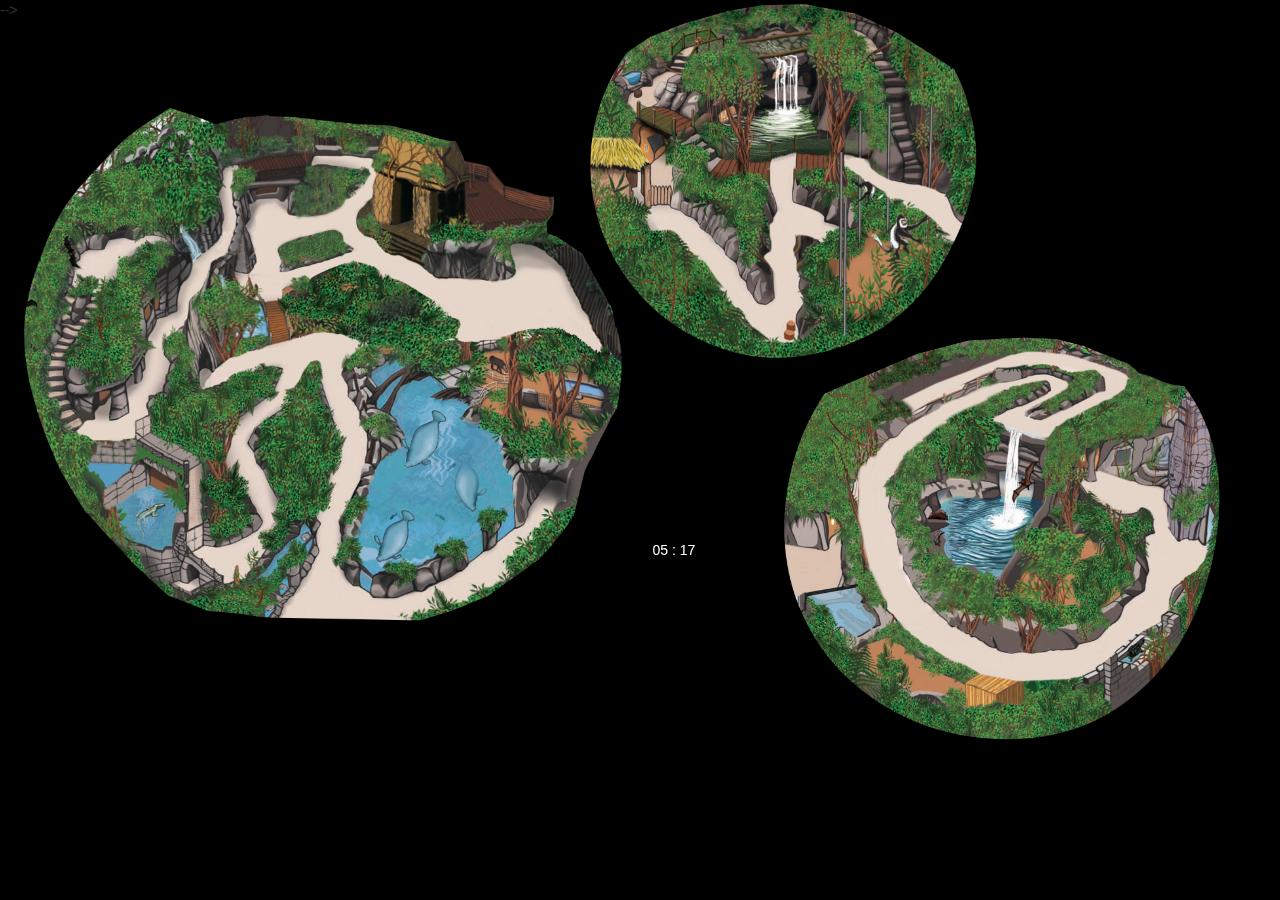
==== tableinterface/index.html @ 7a0d1f1f "Added color coding for feedings and descriptions" ====
<html>
<head>
	<title>
		Table interface
	</title>
	<link rel="stylesheet" href="../css/bootstrap.min.css" type="text/css">
	<link rel="stylesheet" href="../css/font-awesome.min.css" type="text/css">
	<link rel="stylesheet" href="../css/bootstrap-timepicker.min.css" type="text/css"/>
	<style>
		body{
			background: #000;
			font-family: helvetica;
		}
		
		#america{
			height: 623px;
			width: 623px;
			top: 55px;
			left: 1px;
			position: fixed;
		}
				
		#africa{
			height: 397px;
			width: 397px;
			top: -33px;
			left: 585px;
			position: fixed;
		}
		
		#asia{
			height: 452px;
			width: 452px;
			top: 297px;
			left: 779px;
			position: fixed;
		}
		
		#aqua{
			width: 300px;
			bottom: 0px;
			left: 400px;
			position: fixed;
		}
		
		#feeding1{
			padding: 3px;
			background: rgba(255,0,0,0.1);
			border-radius: 90;
			-webkit-animation: anmtn-feed 3s infinite;
			top: 650px;
			right: 300px;
			position: fixed;
			z-index: 9999;
			text-align: center;
		}		
		
		#info{
			color: #fff;
			width: 258px;
			height: 158px;
			position: fixed;
			top: 540px;
			left: 545px;
			z-index: 99;
		}
		
		#clock{
			text-align: center;
		}
		
		#feed-table{
			color: white;
		}
		
		.animation-container{
			width: 100%;
			height: 100%;
			position: relative;
		}
		
		.seacow{
			width: 100px;
			position: absolute;
			right: 170;
			bottom: 210;
		}
		
		.feed-dot{
			width: 20px;
			height: 20px;
			background: red;
			border-radius: 90;
		}
		
		.feed-surround-dot{
			padding: 3px;
			background: rgba(255,0,0,0.1);
			border-radius: 90;
			-webkit-animation: anmtn-feed 3s infinite;
		}
		
		.dome-img{
			position: absolute;
		    z-index: -1;
		    width: 100%;
		    top: 0;
		    left: 0;
		}

		.title{
			position: absolute;
			margin-left: -20px;
			margin-top: -20px;
			opacity: 0.6;
		}
		
		.title-thingy{
			z-index: 999;
			width: 400px;
			position: fixed;
		}
		.lilledreng{
			right: 0;
			position: fixed;
			bottom: 0;
			width: 200px;
		}	
		.americaTitle{
			color: yellow;
			position: fixed;
			right: 190px;
			font-size: 30pt;
			text-transform: uppercase;
			font-weight: bold;
		}

		
		@-webkit-keyframes anmtn-feed { /* Safari and Chrome */
			0% {background: rgba(255,0,0,0.1);}
			50% {background: rgba(255,0,0,0.5);}
			100% {background: rgba(255,0,0,0.1);}
		}
	</style>
</head>
<body>
	<!--Info-->
	<div id="info">
		<!-- Clock -->
		<div id="clock">
			<p>
				<span id="hour"></span>
				:
				<span id="minute"></span>
			</p>
		</div>	
		<!-- /Clock -->
		<!--Feeding Descriptions-->
		<table id="feed-table"></table>
		<!--/Feeding Descriptions-->
	</div>
	<!--/Info-->
	
	<!-- Areas -->
	<div id="areas">
		<!-- South America -->
		<div id="america">
			<img src="southamerica.png" class="dome-img" alt="" />
			<div class="animation-container">
				<img src="../resources/images/animated/animals/seacow.gif" class="seacow" id="seacow-1" alt="seacow">
			</div>
		</div>
		<!-- /South America -->
		
		<!-- Africa -->
		<div id="africa">
			<img src="africa.png" class="dome-img" alt="" />
		</div>
		<!-- /Africa -->
		
		<div id="asia">
			<img src="asia.png" class="dome-img" alt="" />
		</div>		-->
		<!-- /Asia -->
	</div>
	<!-- /Areas -->
	
<!--	<img src="title-thingy.png" class="title-thingy" alt="" />-->
<!--	<img src="lilledreng.png" class="lilledreng" alt="" />-->
	
	<!-- Scripts -->
	<script src="../js/lib/jquery.js"></script>
	<script src="../js/lib/moment-with-langs.min.js" type="text/javascript"></script>
	<script type="text/javascript" src="../js/lib/bootstrap-timepicker.min.js"></script>
	<script type="text/javascript" src="../js/greensock/TweenMax.min.js"></script>
	<script type="text/javascript" src="../js/jquery.movable.js"></script>
	<script type="text/javascript">
	
		//Variables
		var time = moment(),
		clock = $("#clock"),
		userInput = false,
		upArrow = false,
		downArrow = false,
		
		//Function variables
		addFeedingToArea = function(feeding, area, color) {
			var domArea = $("#" + area);
			var place = feeding.place;
			domArea.append('<div id="feeding-'+feeding.id+'" style="position: absolute; top: '+place.y+'; left: '+place.x+'; color: white;" class="feed-surround-dot"><div class="feed-dot" style="background-color: '+ color +'"></div></div>');
		},
		
		updateFeedings = function(time) {
			$.ajax({
				url: '../backend/?path=feedings/atTime/' + time.format("YYYY-MM-DD HH:mm:ss").replace(" ", "%20"),
				type: 'GET',
				dataType: "jsonp",
				jsonpCallback: "feedingsCallback"
			});	
		},
		
		updateTime = function(moment_instance) {
			var format = "YYYY-MM-DD HH:mm";
			if (moment_instance) {
				time = moment_instance;
			} else {
				time = moment();
			}
			clock.clock(time);
			updateFeedings(time);
		},
		
		feedingsCallback = function(json) {
			if (json.error) {
				alert(json.error);
			} else {
				console.log(json);
				var feedings = json.feedings;
				$(".feed-surround-dot").remove();
				$("#feed-table").empty();
				if (feedings) {
					$.each(feedings, function(index, feeding){
					
						//Add feedings to area
						var areaID;
						switch (feeding.place.areaID) {
							case 1 :
								areaID = "america";
								break;	
							case 2 : 
								areaID = "africa";
								 break;		
							case 3 :
								areaID = "asia";
								break;
						}
						
						var color;
						switch (index) {
							case 0 :
								color = "red";
								break;	
							case 1 : 
								color = "blue";
								break;		
							case 2 : 
								color = "green";
								break;		
							case 3 : 
								color = "purple";
								break;		
							case 4 : 
								color = "orange";
								break;		
						}
						
						if (areaID) addFeedingToArea(feeding, areaID, color);
						
						//Add descriptions to table
						var feedingTime = moment(feeding.time).format("HH:mm:ss");
						$("#feed-table").append('<tr><td><div class="feed-dot" style="display: inline-block; width: 8px; height: 8px; background-color: '+ color +'"></div> '+ feeding.animal.name +' fodres kl.'+ feedingTime +'</td></tr>');
					});
				}
			}	
		},
		
		spoolTime = function() {
			if (upArrow) {
				time.add('minutes', 1);
				updateTime(time);
			}
			if (downArrow) {
				time.subtract('minutes', 1);
				updateTime(time);
			}
		};
									
		//Jquery functions
		$.fn.clock = function(moment_instance) {
			var hour = $(this).find("#hour"),
			minute = $(this).find("#minute");	
			hour.html(moment_instance.format("HH"));
			minute.html(moment_instance.format("mm"));
		}	
		
		$.fn.animalAnimate = function() {
			var animal = $(this);
			
			var bPath = {
				curviness: 1.5, 
				values: [
					{right:150, bottom:200},
					{right:170, bottom:150},
					{right:180, bottom:130},
					{right:180, bottom:110},
					]
				};
			
			TweenMax.to(animal, 5, {
				zIndex: 0,
				bezier: bPath,
				onComplete: function() {
					TweenMax.to(animal, 2, {rotation:-130, onComplete: function() {
						var bPath = {
							curviness: 1.5, 
							values: [
								{right:180, bottom:110},
								{right:180, bottom:130},
								{right:170, bottom:150},
								{right:150, bottom:200},
								]
							};
					
						TweenMax.to(animal, 5, {
							zIndex: 0,
							bezier: bPath,
							onComplete: function() {
								TweenMax.to(animal, 2, {rotation:0, onComplete: function() {
									animal.animalAnimate();
								}});
							}
						});
					}});
				}
			});
			
		
		}	
		
		$("#seacow-1").animalAnimate();
	
		//Listeners
		$(document).keydown(function(e){
			switch (e.keyCode) {
				case 79:
					userInput = true;
					downArrow = false;		
					upArrow = true;
					spoolTime();
					break;
				case 76:
					userInput = true;
					upArrow = false;
					downArrow = true;	
					spoolTime();
			}
		}).keyup(function(){
			downArrow = false;		
			upArrow = false;
			setTimeout(function(){userInput = false;},30000);
		});	
		
		//Intervals
		updateTime(moment());
		setInterval(function(){
			if (!userInput) updateTime();
		}, 60000);	
	</script>
	<!-- /Scripts -->
</body>
</html>
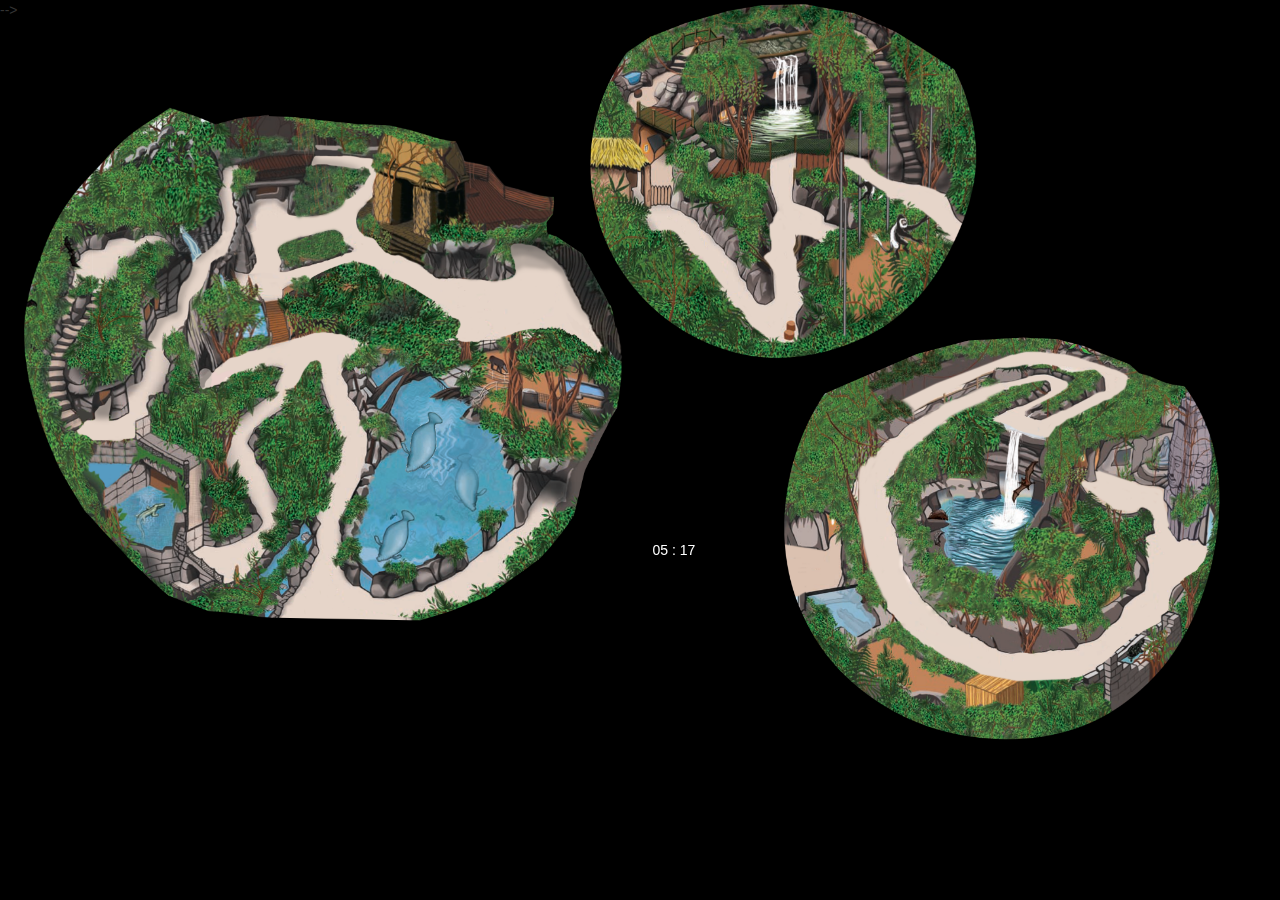
==== commit 5345a4a5: "removed loggin again" ====
--- a/tableinterface/index.html
+++ b/tableinterface/index.html
@@ -234,7 +234,6 @@
 			if (json.error) {
 				alert(json.error);
 			} else {
-				console.log(json);
 				var feedings = json.feedings;
 				$(".feed-surround-dot").remove();
 				$("#feed-table").empty();
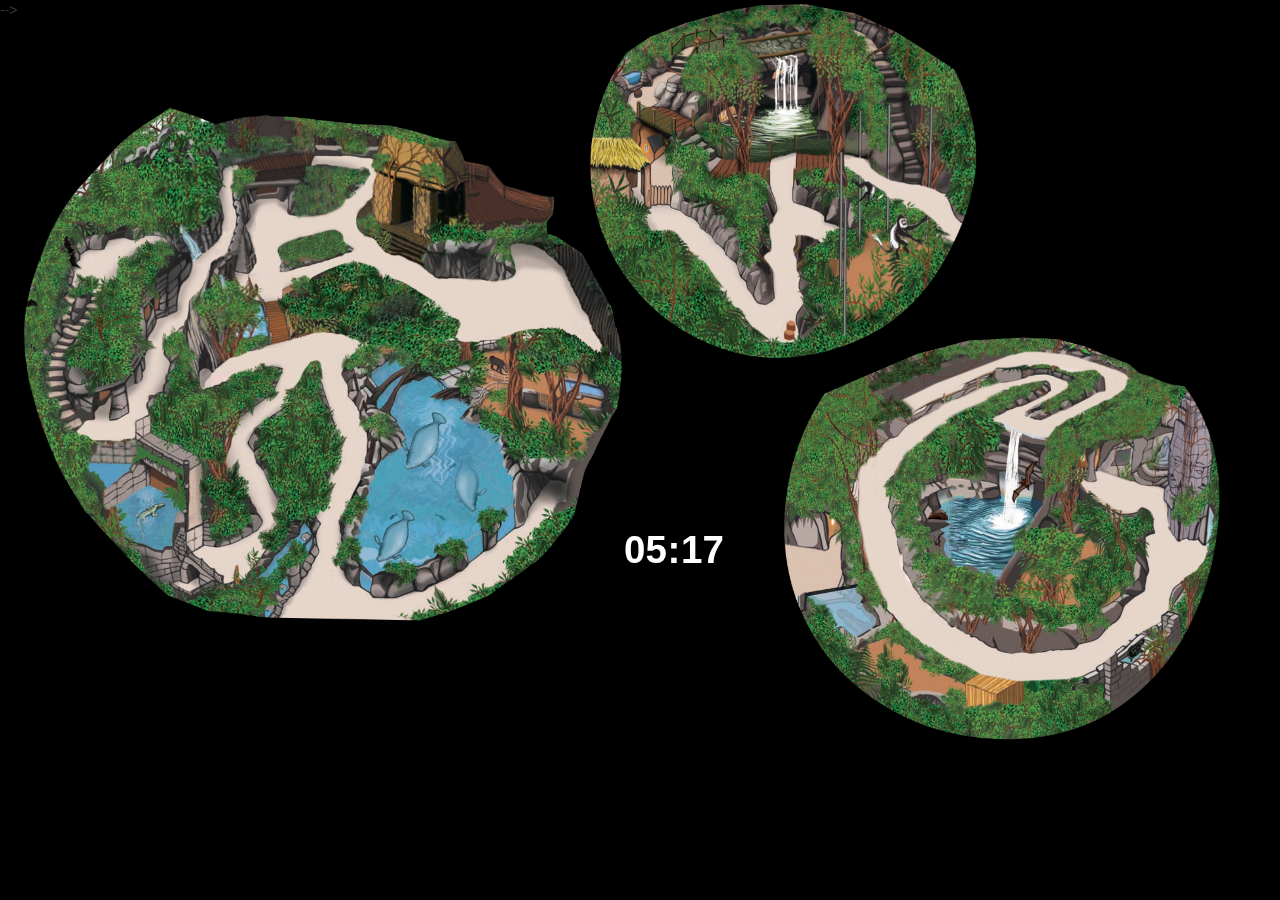
==== commit 9cf74f40: "my hands are typing" ====
--- a/tableinterface/index.html
+++ b/tableinterface/index.html
@@ -60,7 +60,7 @@
 			width: 258px;
 			height: 158px;
 			position: fixed;
-			top: 540px;
+			top: 520px;
 			left: 545px;
 			z-index: 99;
 		}
@@ -71,6 +71,11 @@
 		
 		#feed-table{
 			color: white;
+		}
+		
+		#colon{
+			margin-left: -10px;
+			margin-right: -10px;
 		}
 		
 		.animation-container{
@@ -148,11 +153,11 @@
 	<div id="info">
 		<!-- Clock -->
 		<div id="clock">
-			<p>
+			<h1>
 				<span id="hour"></span>
-				:
+				<span id="colon">:</span>
 				<span id="minute"></span>
-			</p>
+			</h1>
 		</div>	
 		<!-- /Clock -->
 		<!--Feeding Descriptions-->
@@ -202,6 +207,7 @@
 		userInput = false,
 		upArrow = false,
 		downArrow = false,
+		clockColonShown = true,
 		
 		//Function variables
 		addFeedingToArea = function(feeding, area, color) {
@@ -277,7 +283,8 @@
 						
 						//Add descriptions to table
 						var feedingTime = moment(feeding.time).format("HH:mm:ss");
-						$("#feed-table").append('<tr><td><div class="feed-dot" style="display: inline-block; width: 8px; height: 8px; background-color: '+ color +'"></div> '+ feeding.animal.name +' fodres kl.'+ feedingTime +'</td></tr>');
+						var animalStr = feeding.animal.name == "Ikke angivet" ? "" : " af " + feeding.animal.name;
+						$("#feed-table").append('<tr><td><div class="feed-dot" style="display: inline-block; width: 8px; height: 8px; background-color: '+ color +'"></div> '+ feeding.type + animalStr +' kl.'+ feedingTime +'</td></tr>');
 					});
 				}
 			}	
@@ -370,10 +377,22 @@
 		});	
 		
 		//Intervals
-		updateTime(moment());
 		setInterval(function(){
 			if (!userInput) updateTime();
 		}, 60000);	
+		
+		setInterval(function(){
+			if (clockColonShown) {
+				$("#colon").css("visibility", "hidden");
+				clockColonShown = false;
+			} else {
+				$("#colon").removeAttr("style");
+				clockColonShown = true;
+			}
+		}, 1000);
+		
+		//Init oprations
+		updateTime(moment());
 	</script>
 	<!-- /Scripts -->
 </body>
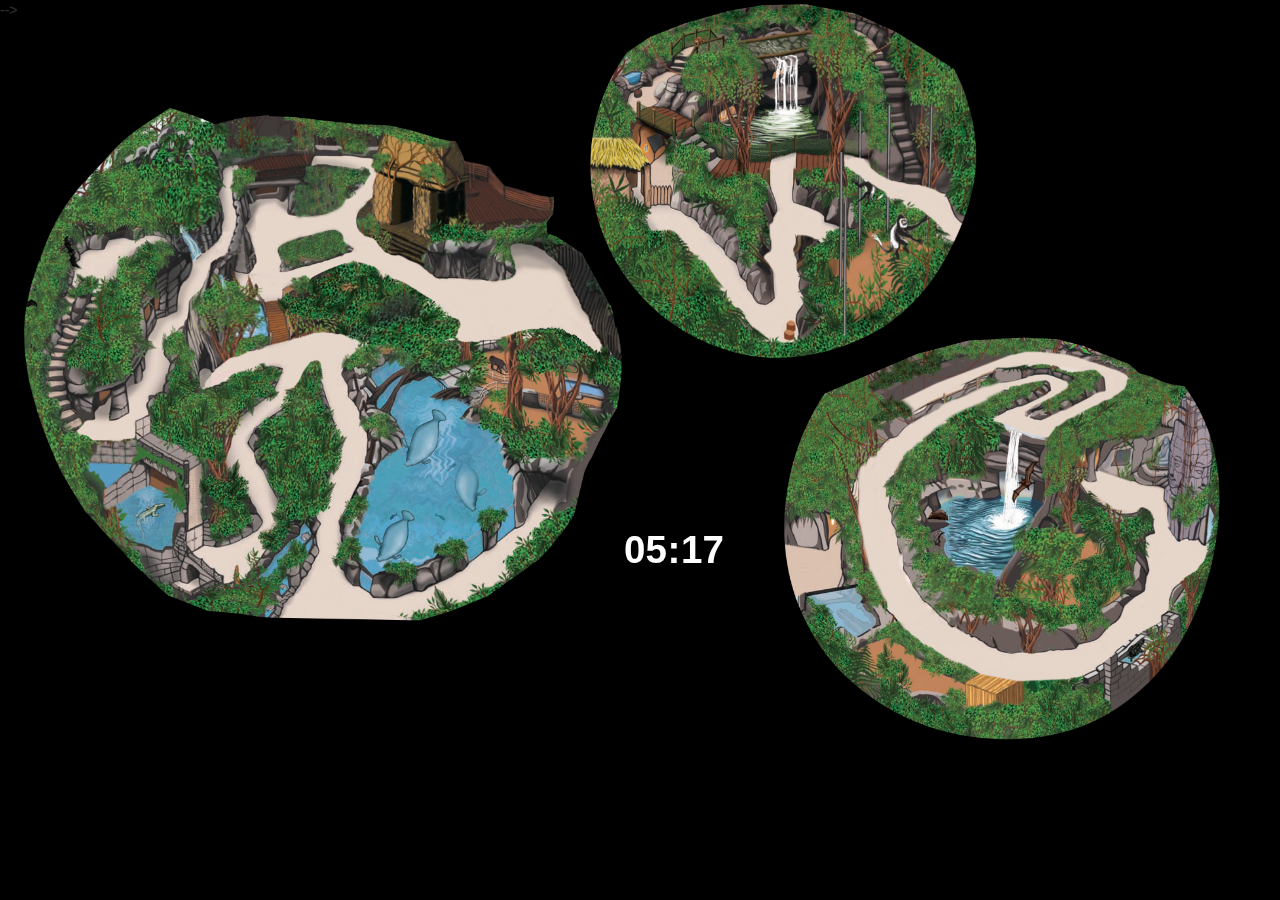
==== commit 4264c539: "moveable! :D" ====
--- a/tableinterface/index.html
+++ b/tableinterface/index.html
@@ -150,7 +150,7 @@
 </head>
 <body>
 	<!--Info-->
-	<div id="info">
+	<div id="info" class="moveable">
 		<!-- Clock -->
 		<div id="clock">
 			<h1>
@@ -169,7 +169,7 @@
 	<!-- Areas -->
 	<div id="areas">
 		<!-- South America -->
-		<div id="america">
+		<div id="america" class="moveable">
 			<img src="southamerica.png" class="dome-img" alt="" />
 			<div class="animation-container">
 				<img src="../resources/images/animated/animals/seacow.gif" class="seacow" id="seacow-1" alt="seacow">
@@ -178,12 +178,12 @@
 		<!-- /South America -->
 		
 		<!-- Africa -->
-		<div id="africa">
+		<div id="africa" class="moveable">
 			<img src="africa.png" class="dome-img" alt="" />
 		</div>
 		<!-- /Africa -->
 		
-		<div id="asia">
+		<div id="asia" class="moveable">
 			<img src="asia.png" class="dome-img" alt="" />
 		</div>		-->
 		<!-- /Asia -->
@@ -217,6 +217,7 @@
 		},
 		
 		updateFeedings = function(time) {
+			console.log('../backend/?path=feedings/atTime/' + time.format("YYYY-MM-DD HH:mm:ss").replace(" ", "%20"));
 			$.ajax({
 				url: '../backend/?path=feedings/atTime/' + time.format("YYYY-MM-DD HH:mm:ss").replace(" ", "%20"),
 				type: 'GET',
@@ -237,6 +238,7 @@
 		},
 		
 		feedingsCallback = function(json) {
+			console.log(json);
 			if (json.error) {
 				alert(json.error);
 			} else {
@@ -393,6 +395,9 @@
 		
 		//Init oprations
 		updateTime(moment());
+		$(".moveable").each(function(index, element){
+			$(element).movable();
+		});
 	</script>
 	<!-- /Scripts -->
 </body>
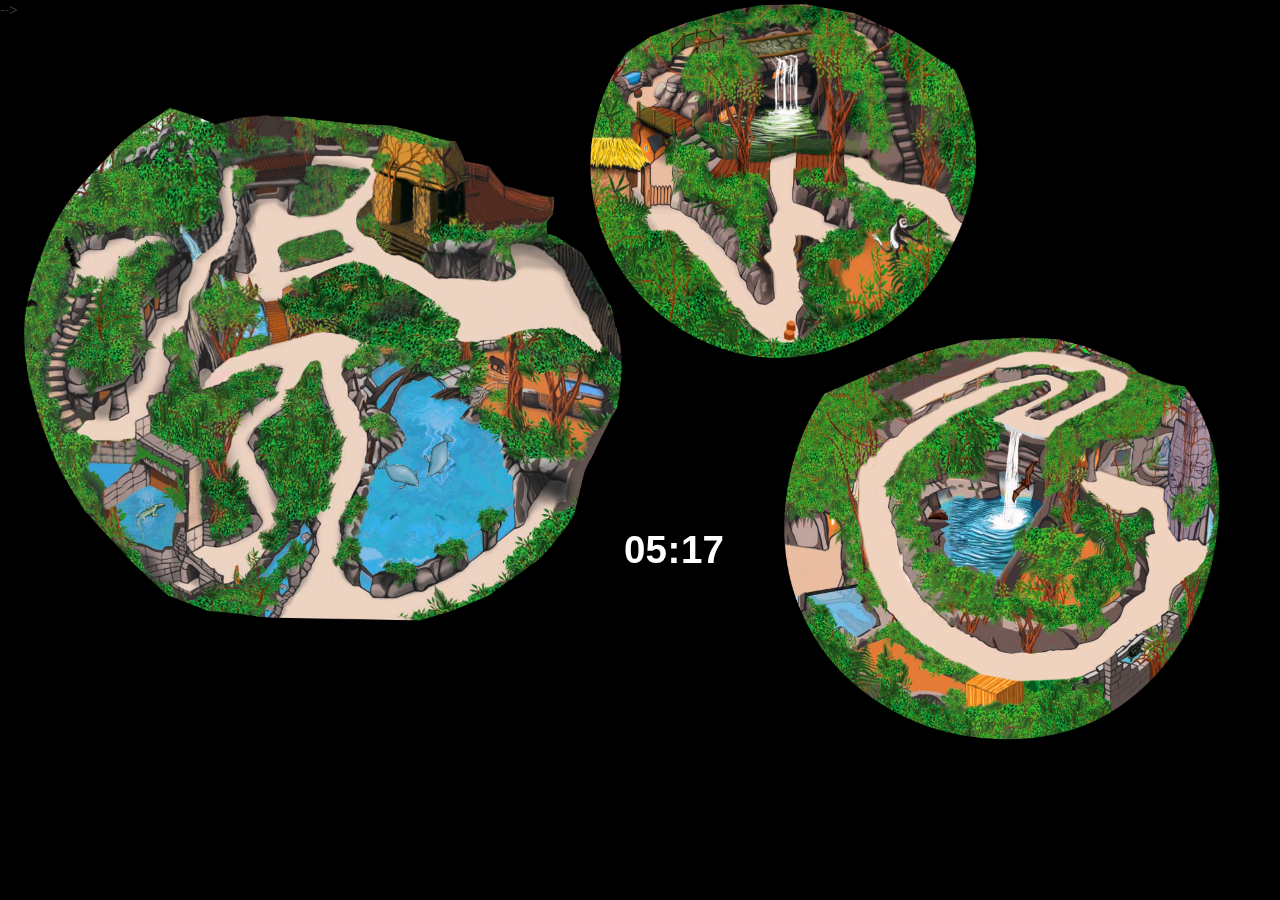
==== commit 05d08971: "Added animation" ====
--- a/tableinterface/index.html
+++ b/tableinterface/index.html
@@ -78,6 +78,18 @@
 			margin-right: -10px;
 		}
 		
+		#seacow-1{
+			right: 170;
+			bottom: 210;
+
+		}
+		
+		#seacow-2{
+			right: 190;
+			bottom: 170;
+
+		}
+		
 		.animation-container{
 			width: 100%;
 			height: 100%;
@@ -85,10 +97,8 @@
 		}
 		
 		.seacow{
-			width: 100px;
+			width: 70px;
 			position: absolute;
-			right: 170;
-			bottom: 210;
 		}
 		
 		.feed-dot{
@@ -173,6 +183,7 @@
 			<img src="southamerica.png" class="dome-img" alt="" />
 			<div class="animation-container">
 				<img src="../resources/images/animated/animals/seacow.gif" class="seacow" id="seacow-1" alt="seacow">
+				<img src="../resources/images/animated/animals/seacow.gif" class="seacow" id="seacow-2" alt="seacow">
 			</div>
 		</div>
 		<!-- /South America -->
@@ -190,8 +201,10 @@
 	</div>
 	<!-- /Areas -->
 	
-<!--	<img src="title-thingy.png" class="title-thingy" alt="" />-->
-<!--	<img src="lilledreng.png" class="lilledreng" alt="" />-->
+<!--
+	<img src="title-thingy.png" class="title-thingy" alt="" />
+	<img src="lilledreng.png" class="lilledreng" alt="" />
+-->
 	
 	<!-- Scripts -->
 	<script src="../js/lib/jquery.js"></script>
@@ -217,7 +230,6 @@
 		},
 		
 		updateFeedings = function(time) {
-			console.log('../backend/?path=feedings/atTime/' + time.format("YYYY-MM-DD HH:mm:ss").replace(" ", "%20"));
 			$.ajax({
 				url: '../backend/?path=feedings/atTime/' + time.format("YYYY-MM-DD HH:mm:ss").replace(" ", "%20"),
 				type: 'GET',
@@ -238,7 +250,6 @@
 		},
 		
 		feedingsCallback = function(json) {
-			console.log(json);
 			if (json.error) {
 				alert(json.error);
 			} else {
@@ -284,7 +295,7 @@
 						if (areaID) addFeedingToArea(feeding, areaID, color);
 						
 						//Add descriptions to table
-						var feedingTime = moment(feeding.time).format("HH:mm:ss");
+						var feedingTime = moment(feeding.time).format("HH:mm");
 						var animalStr = feeding.animal.name == "Ikke angivet" ? "" : " af " + feeding.animal.name;
 						$("#feed-table").append('<tr><td><div class="feed-dot" style="display: inline-block; width: 8px; height: 8px; background-color: '+ color +'"></div> '+ feeding.type + animalStr +' kl.'+ feedingTime +'</td></tr>');
 					});
@@ -311,17 +322,12 @@
 			minute.html(moment_instance.format("mm"));
 		}	
 		
-		$.fn.animalAnimate = function() {
+		$.fn.animalAnimate1 = function(path) {
 			var animal = $(this);
 			
 			var bPath = {
 				curviness: 1.5, 
-				values: [
-					{right:150, bottom:200},
-					{right:170, bottom:150},
-					{right:180, bottom:130},
-					{right:180, bottom:110},
-					]
+				values: path
 				};
 			
 			TweenMax.to(animal, 5, {
@@ -331,32 +337,87 @@
 					TweenMax.to(animal, 2, {rotation:-130, onComplete: function() {
 						var bPath = {
 							curviness: 1.5, 
-							values: [
-								{right:180, bottom:110},
-								{right:180, bottom:130},
-								{right:170, bottom:150},
-								{right:150, bottom:200},
-								]
+							values: path.reverse()
 							};
-					
 						TweenMax.to(animal, 5, {
 							zIndex: 0,
 							bezier: bPath,
 							onComplete: function() {
 								TweenMax.to(animal, 2, {rotation:0, onComplete: function() {
-									animal.animalAnimate();
+									animal.animalAnimate1(path.reverse());
 								}});
 							}
 						});
 					}});
 				}
 			});
+		}
+					
+		$.fn.animalAnimate2 = function(path) {
+			var animal = $(this);
 			
-		
-		}	
-		
-		$("#seacow-1").animalAnimate();
-	
+			var bPath = {
+				curviness: 1.5, 
+				values: path
+				};
+			TweenMax.to(animal, 1, {rotation: -90, onComplete: function() {
+				TweenMax.to(animal, 1, {
+					zIndex: 0,
+					bezier: bPath,
+					onComplete: function() {
+						TweenMax.to(animal, 1, {rotation:0, onComplete: function() {
+							var bPath = {
+								curviness: 1.5, 
+								values: [
+									{right: 210, bottom: 100}
+								]
+								};
+								
+							TweenMax.to(animal, 2, {
+								zIndex: 0,
+								bezier: bPath,
+								onComplete: function() {
+									TweenMax.to(animal, 1, {rotation:-180, onComplete: function() {
+											var bPath = {
+												curviness: 1.5, 
+												values: [
+													{right: 160, bottom: 220}
+												]
+												};
+											TweenMax.to(animal, 2, {
+												zIndex: 0,
+												bezier: bPath,
+												onComplete: function() {
+													TweenMax.to(animal, 1, {rotation: 0, onComplete: function() {
+														var bPath = {
+														curviness: 1.5, 
+														values: [
+															{right:190, bottom:170}
+														]
+														};
+														
+														TweenMax.to(animal, 2, {
+															zIndex: 0,
+															bezier: bPath,
+															onComplete: function() {
+																TweenMax.to(animal, 1, {rotation: 0, onComplete: function() {
+																	animal.animalAnimate2(path);
+																}});
+															}
+														});	
+													}});
+												}
+											});
+										}
+									});	
+								}
+							});
+						}});
+					}
+				});
+			}});
+		}
+					
 		//Listeners
 		$(document).keydown(function(e){
 			switch (e.keyCode) {
@@ -375,13 +436,24 @@
 		}).keyup(function(){
 			downArrow = false;		
 			upArrow = false;
-			setTimeout(function(){userInput = false;},30000);
+			setTimeout(function(){userInput = false;},50000);
 		});	
 		
 		//Intervals
 		setInterval(function(){
-			if (!userInput) updateTime();
-		}, 60000);	
+			if (!userInput) {
+				if (time.isBefore(moment().format(), "minute")) {
+					time = time.add("minutes", 1);
+					console.log(time);
+					updateTime(time);
+				} else if (time.isAfter(moment(), "minute")){
+					time = time.subtract("minutes", 1);
+					updateTime(time);
+				} else {
+					updateTime();
+				}
+			}
+		}, 1000);	
 		
 		setInterval(function(){
 			if (clockColonShown) {
@@ -398,6 +470,20 @@
 		$(".moveable").each(function(index, element){
 			$(element).movable();
 		});
+		
+		$("#seacow-1").animalAnimate1([
+			{right:170, bottom:210},
+			{right:150, bottom:200},
+			{right:170, bottom:150},
+			{right:180, bottom:130},
+			{right:180, bottom:110}
+		]);
+		
+		$("#seacow-2").animalAnimate2([
+			{right:190, bottom:170},
+			{right:130, bottom:150},
+		]);
+
 	</script>
 	<!-- /Scripts -->
 </body>
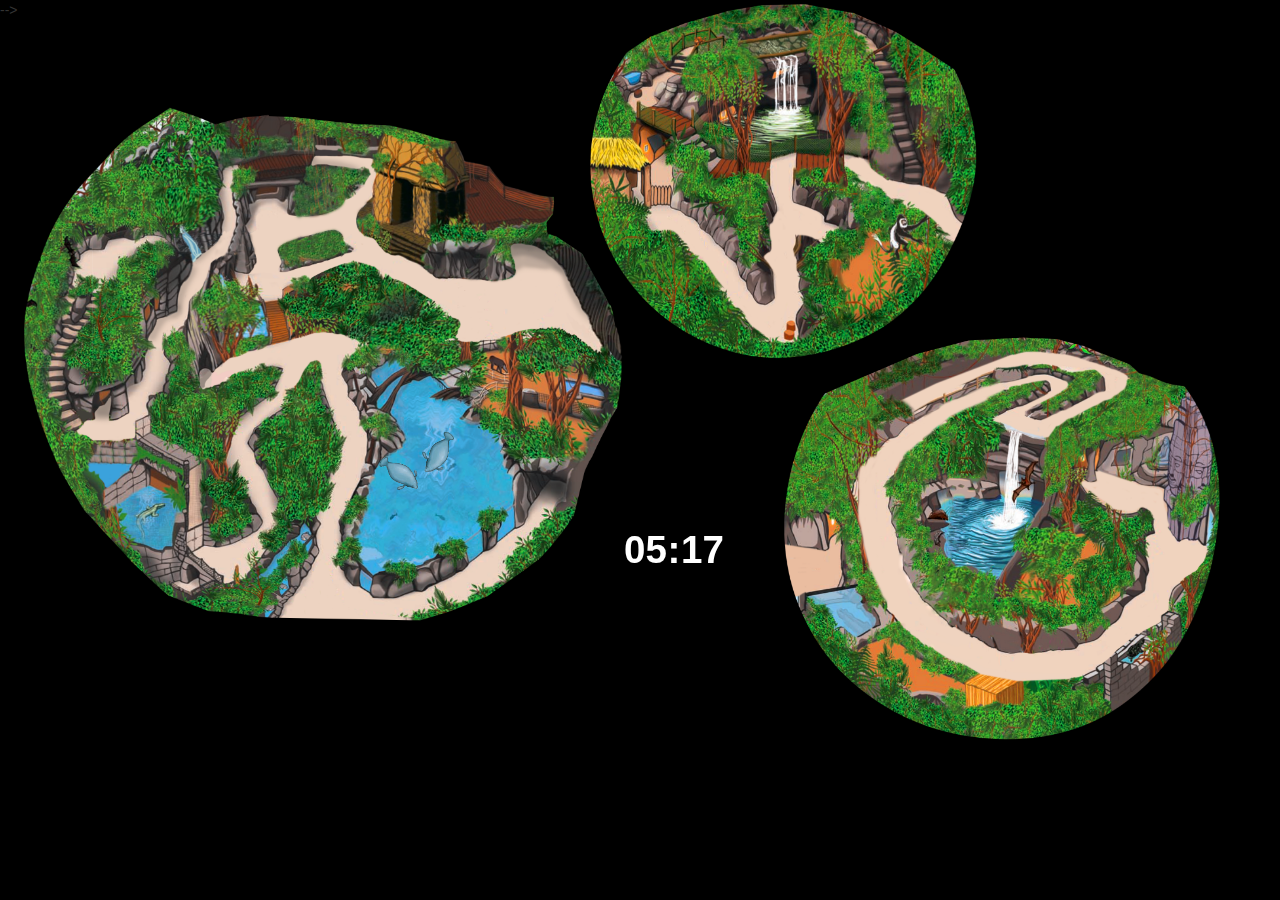
==== commit c14ed411: "fixed animation" ====
--- a/tableinterface/index.html
+++ b/tableinterface/index.html
@@ -436,7 +436,7 @@
 		}).keyup(function(){
 			downArrow = false;		
 			upArrow = false;
-			setTimeout(function(){userInput = false;},50000);
+			setTimeout(function(){userInput = false;}, 50000);
 		});	
 		
 		//Intervals
@@ -472,7 +472,7 @@
 		});
 		
 		$("#seacow-1").animalAnimate1([
-			{right:170, bottom:210},
+			{right:160, bottom:210},
 			{right:150, bottom:200},
 			{right:170, bottom:150},
 			{right:180, bottom:130},
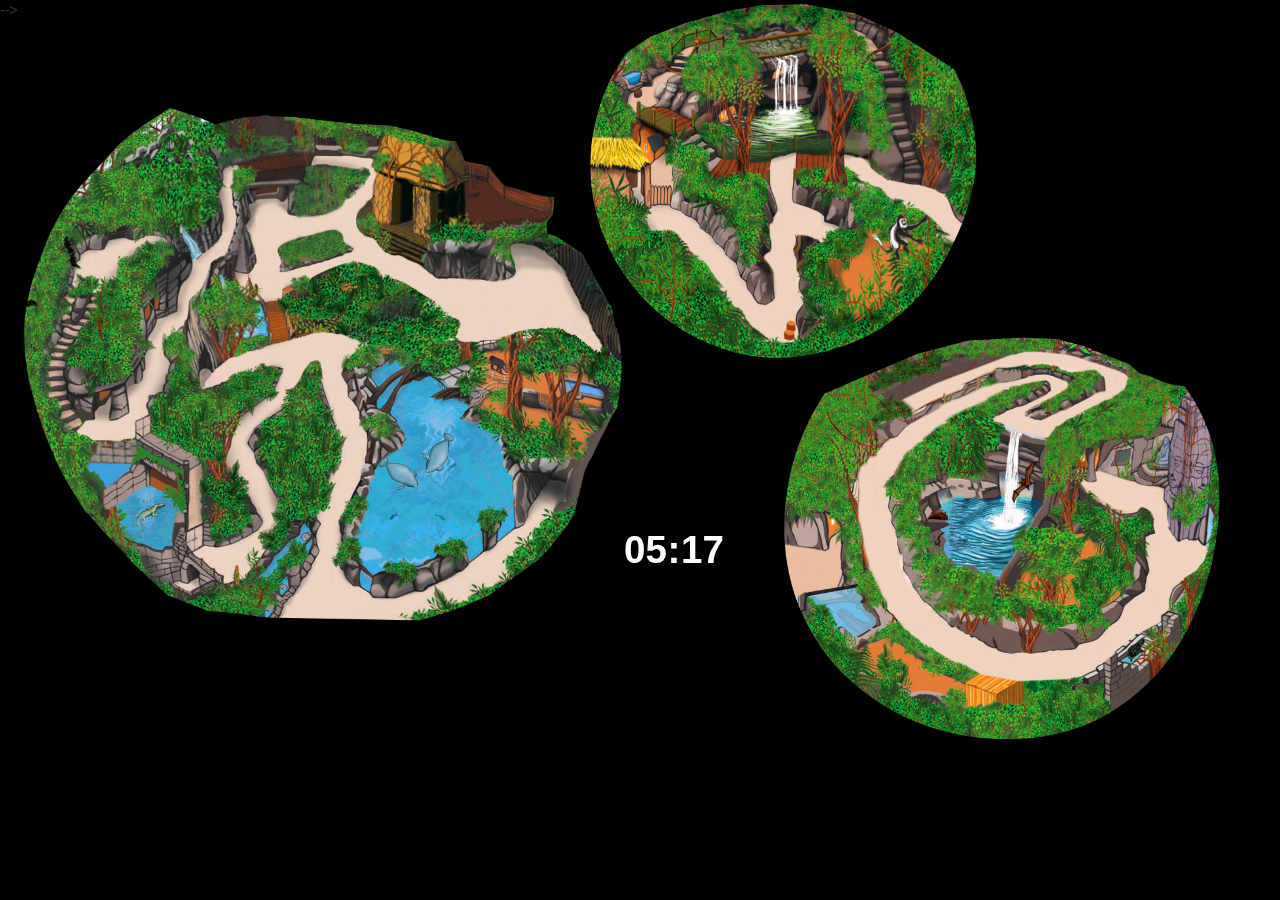
==== commit c10d2fe3: "fixed timing" ====
--- a/tableinterface/index.html
+++ b/tableinterface/index.html
@@ -436,7 +436,7 @@
 		}).keyup(function(){
 			downArrow = false;		
 			upArrow = false;
-			setTimeout(function(){userInput = false;}, 50000);
+			setTimeout(function(){userInput = false;}, 300000);
 		});	
 		
 		//Intervals
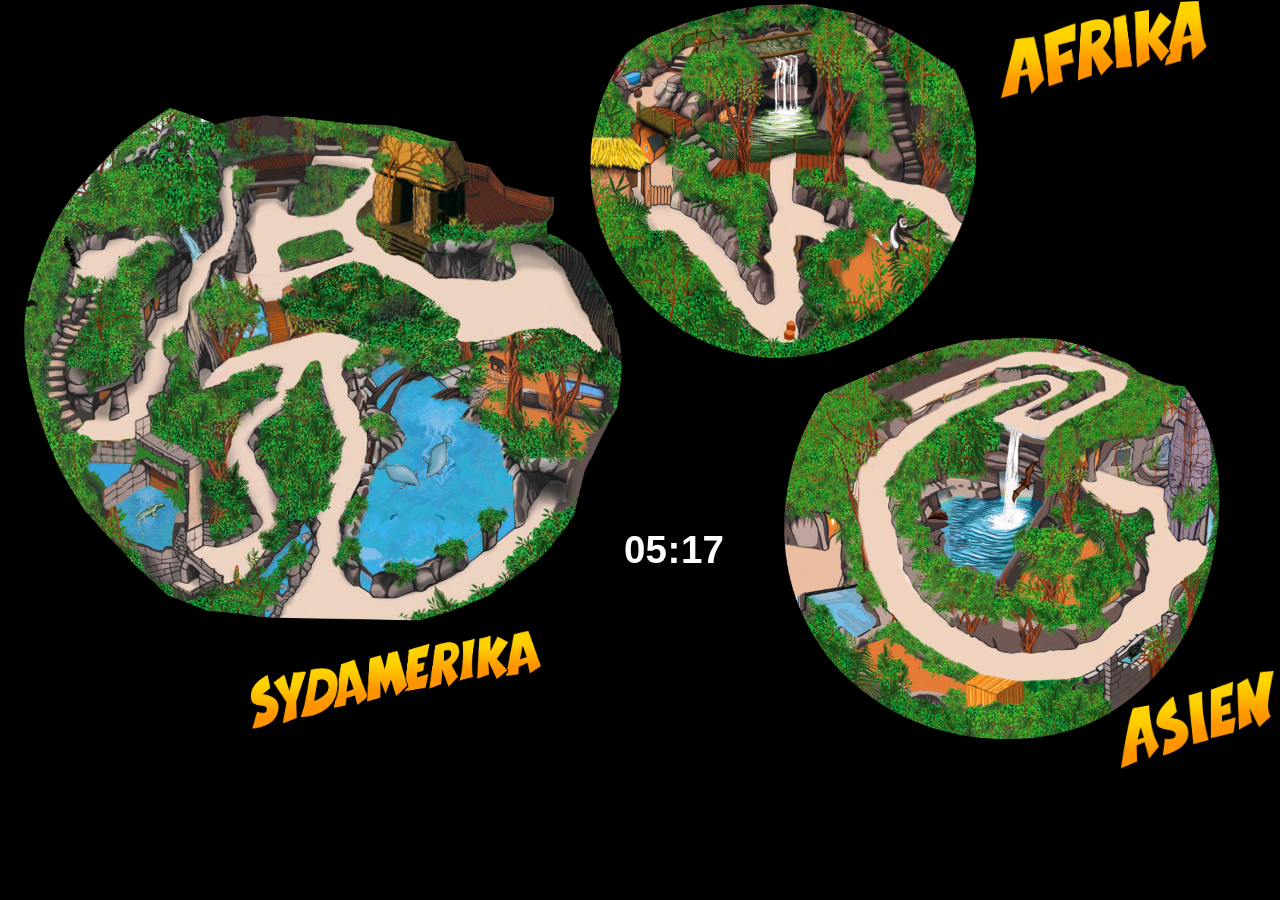
==== commit db1b294e: "Text added" ====
--- a/tableinterface/index.html
+++ b/tableinterface/index.html
@@ -19,6 +19,12 @@
 			left: 1px;
 			position: fixed;
 		}
+		
+		#america-text{
+			top: 630px;
+			left: 250px;
+			position: fixed;
+		}
 				
 		#africa{
 			height: 397px;
@@ -27,12 +33,23 @@
 			left: 585px;
 			position: fixed;
 		}
+		#africa-text{
+			top: 0px;
+			left: 1000px;
+			position: fixed;
+		}
 		
 		#asia{
 			height: 452px;
 			width: 452px;
 			top: 297px;
 			left: 779px;
+			position: fixed;
+		}
+		
+		#asia-text{
+			top: 670px;
+			left: 1120px;
 			position: fixed;
 		}
 		
@@ -71,6 +88,10 @@
 		
 		#feed-table{
 			color: white;
+		}
+		
+		.text{
+			height: 100px;
 		}
 		
 		#colon{
@@ -185,18 +206,24 @@
 				<img src="../resources/images/animated/animals/seacow.gif" class="seacow" id="seacow-1" alt="seacow">
 				<img src="../resources/images/animated/animals/seacow.gif" class="seacow" id="seacow-2" alt="seacow">
 			</div>
+			
 		</div>
+		<img src="text_america.png" class="text moveable" id="america-text" />
+
 		<!-- /South America -->
 		
 		<!-- Africa -->
 		<div id="africa" class="moveable">
 			<img src="africa.png" class="dome-img" alt="" />
 		</div>
+		<img src="text_africa.png" class="text moveable" id="africa-text" />
+
 		<!-- /Africa -->
 		
 		<div id="asia" class="moveable">
 			<img src="asia.png" class="dome-img" alt="" />
-		</div>		-->
+		</div>
+		<img src="text_asia.png" class="text moveable" id="asia-text" />
 		<!-- /Asia -->
 	</div>
 	<!-- /Areas -->
